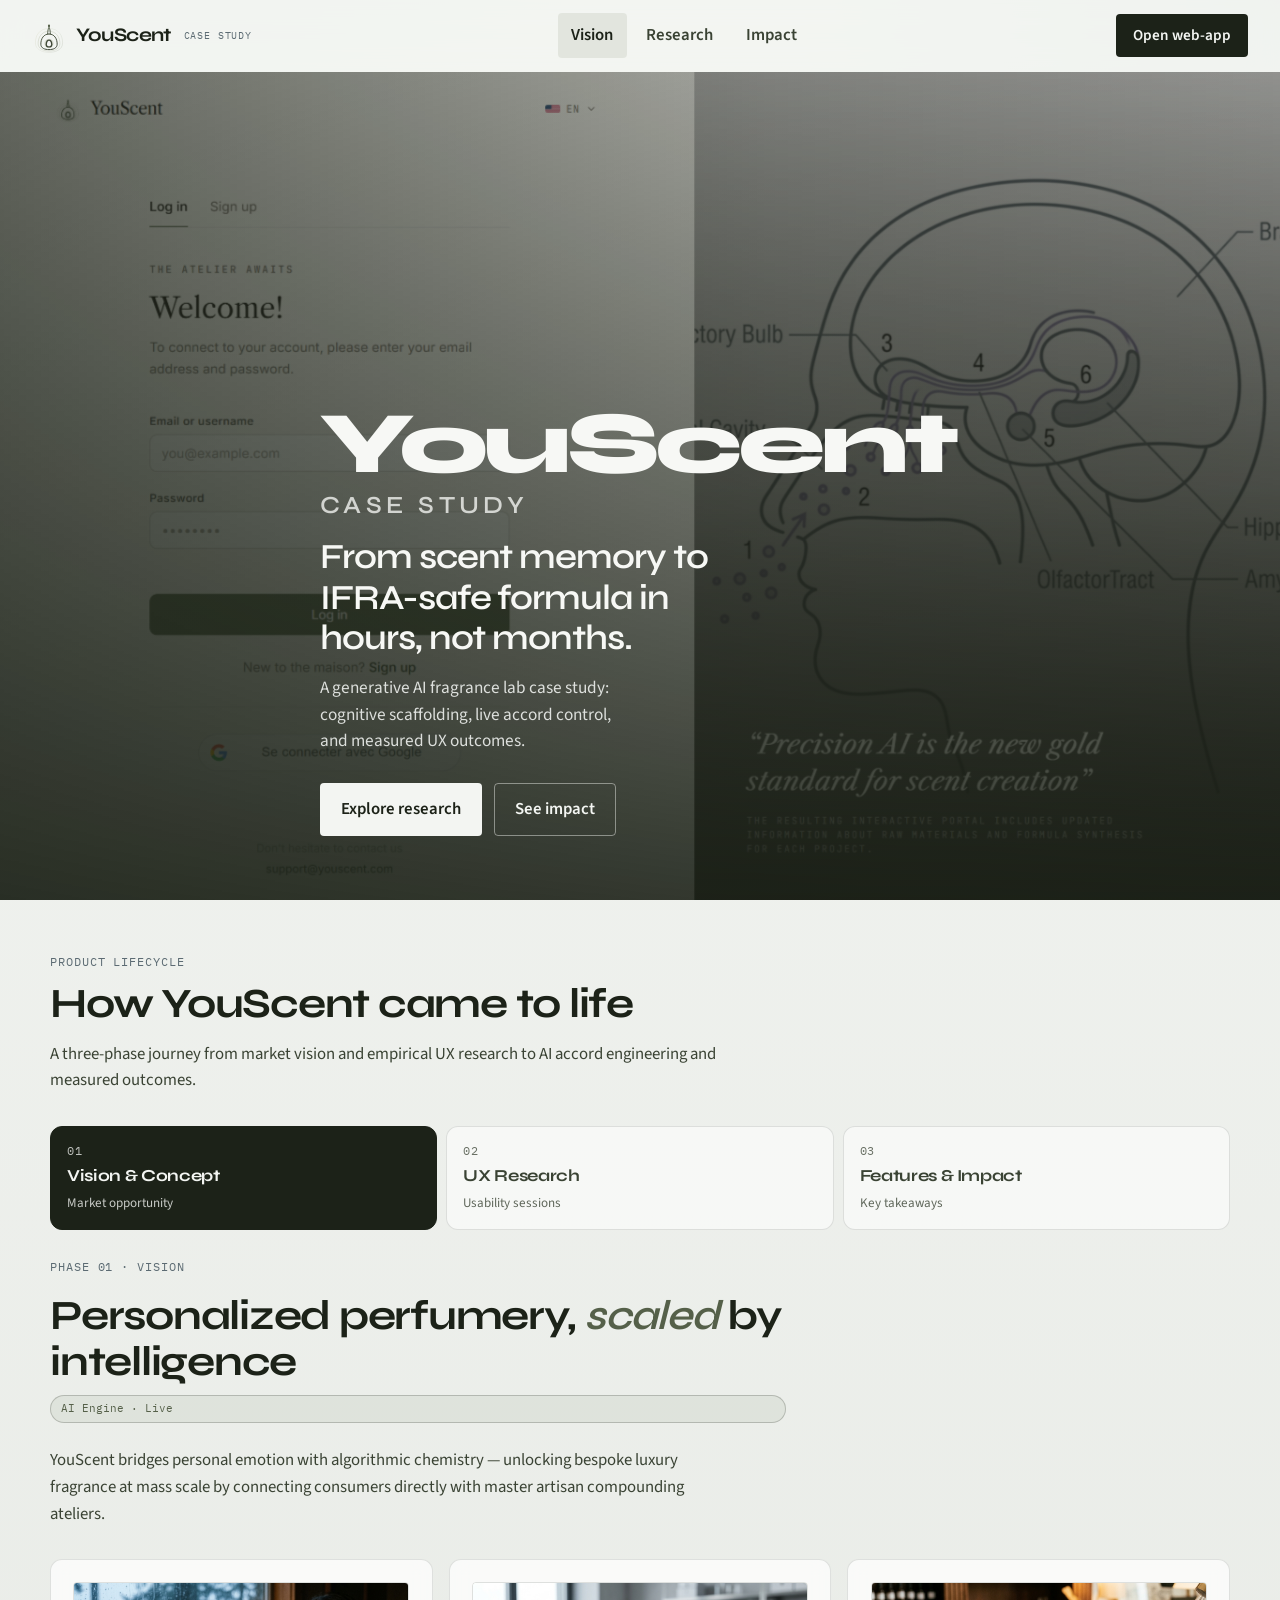
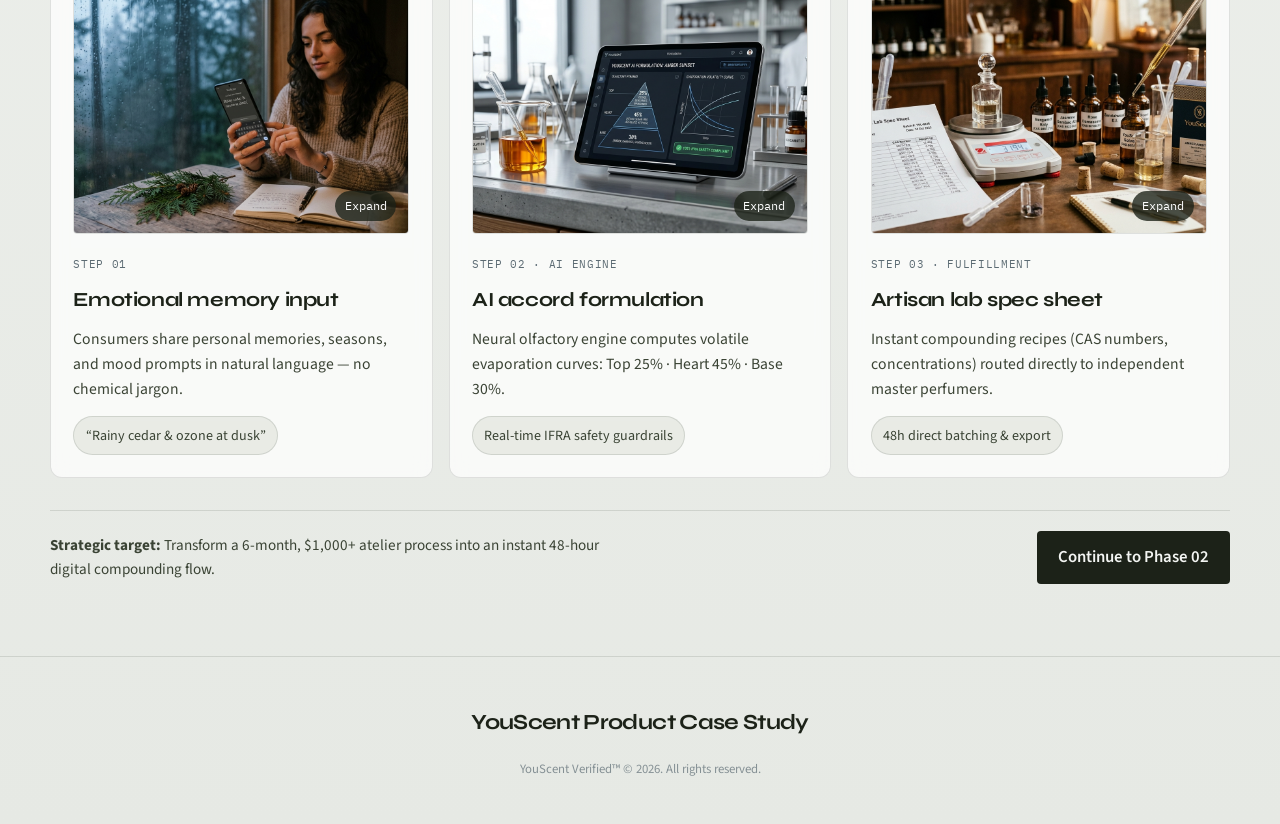
==== youscent-saas/index.html @ f07d3dc5 "add saas project" ====
<!DOCTYPE html>
<html lang="en">

<head>
  <meta charset="UTF-8">
  <meta name="viewport" content="width=device-width, initial-scale=1.0">
  <meta http-equiv="Content-Security-Policy"
    content="default-src 'self'; script-src 'self' 'unsafe-inline'; style-src 'self' 'unsafe-inline'; img-src 'self' data:; font-src 'self' data:; connect-src 'self' ws: wss:; base-uri 'self'; form-action 'self'">
  <title>YouScent SaaS — Generative AI Interaction Design &amp; SaaS Usability Case Study</title>
  <meta name="description"
    content="An end-to-end UX research and SaaS production case study: engineering generative AI interaction models, cognitive scaffolding, and empirical usability frameworks for a scalable fragrance laboratory marketplace.">
  <script type="module" crossorigin src="/youscent-saas/assets/index-6ihxSrT4.js"></script>
  <link rel="stylesheet" crossorigin href="/youscent-saas/assets/index-DcRVPmo4.css">
</head>

<body>
  <div id="root"></div>
</body>

</html>
---- youscent-saas/assets/index-DcRVPmo4.css ----
@font-face{font-family:Syne;font-style:normal;font-display:swap;font-weight:600;src:url(/youscent-saas/assets/syne-greek-600-normal-BpFII5Ja.woff2) format("woff2"),url(/youscent-saas/assets/syne-greek-600-normal-BJs4kvyH.woff) format("woff");unicode-range:U+0370-0377,U+037A-037F,U+0384-038A,U+038C,U+038E-03A1,U+03A3-03FF}@font-face{font-family:Syne;font-style:normal;font-display:swap;font-weight:600;src:url(/youscent-saas/assets/syne-latin-ext-600-normal-ZnizrDKU.woff2) format("woff2"),url(/youscent-saas/assets/syne-latin-ext-600-normal-DEzBMW8B.woff) format("woff");unicode-range:U+0100-02BA,U+02BD-02C5,U+02C7-02CC,U+02CE-02D7,U+02DD-02FF,U+0304,U+0308,U+0329,U+1D00-1DBF,U+1E00-1E9F,U+1EF2-1EFF,U+2020,U+20A0-20AB,U+20AD-20C0,U+2113,U+2C60-2C7F,U+A720-A7FF}@font-face{font-family:Syne;font-style:normal;font-display:swap;font-weight:600;src:url(/youscent-saas/assets/syne-latin-600-normal-BiwQbQXw.woff2) format("woff2"),url(/youscent-saas/assets/syne-latin-600-normal-dRu9QuIh.woff) format("woff");unicode-range:U+0000-00FF,U+0131,U+0152-0153,U+02BB-02BC,U+02C6,U+02DA,U+02DC,U+0304,U+0308,U+0329,U+2000-206F,U+20AC,U+2122,U+2191,U+2193,U+2212,U+2215,U+FEFF,U+FFFD}@font-face{font-family:Syne;font-style:normal;font-display:swap;font-weight:700;src:url(/youscent-saas/assets/syne-greek-700-normal-RbvlO3f8.woff2) format("woff2"),url(/youscent-saas/assets/syne-greek-700-normal-C01yjWE_.woff) format("woff");unicode-range:U+0370-0377,U+037A-037F,U+0384-038A,U+038C,U+038E-03A1,U+03A3-03FF}@font-face{font-family:Syne;font-style:normal;font-display:swap;font-weight:700;src:url(/youscent-saas/assets/syne-latin-ext-700-normal-DuyXglMe.woff2) format("woff2"),url(/youscent-saas/assets/syne-latin-ext-700-normal-C-qCH-vM.woff) format("woff");unicode-range:U+0100-02BA,U+02BD-02C5,U+02C7-02CC,U+02CE-02D7,U+02DD-02FF,U+0304,U+0308,U+0329,U+1D00-1DBF,U+1E00-1E9F,U+1EF2-1EFF,U+2020,U+20A0-20AB,U+20AD-20C0,U+2113,U+2C60-2C7F,U+A720-A7FF}@font-face{font-family:Syne;font-style:normal;font-display:swap;font-weight:700;src:url(/youscent-saas/assets/syne-latin-700-normal-AF3Rs61n.woff2) format("woff2"),url(/youscent-saas/assets/syne-latin-700-normal-Cd-_iCn5.woff) format("woff");unicode-range:U+0000-00FF,U+0131,U+0152-0153,U+02BB-02BC,U+02C6,U+02DA,U+02DC,U+0304,U+0308,U+0329,U+2000-206F,U+20AC,U+2122,U+2191,U+2193,U+2212,U+2215,U+FEFF,U+FFFD}@font-face{font-family:Syne;font-style:normal;font-display:swap;font-weight:800;src:url(/youscent-saas/assets/syne-greek-800-normal-n2LZS_yH.woff2) format("woff2"),url(/youscent-saas/assets/syne-greek-800-normal-DtzFnRR0.woff) format("woff");unicode-range:U+0370-0377,U+037A-037F,U+0384-038A,U+038C,U+038E-03A1,U+03A3-03FF}@font-face{font-family:Syne;font-style:normal;font-display:swap;font-weight:800;src:url(/youscent-saas/assets/syne-latin-ext-800-normal-CAQAsWuS.woff2) format("woff2"),url(/youscent-saas/assets/syne-latin-ext-800-normal-B2iBRfEf.woff) format("woff");unicode-range:U+0100-02BA,U+02BD-02C5,U+02C7-02CC,U+02CE-02D7,U+02DD-02FF,U+0304,U+0308,U+0329,U+1D00-1DBF,U+1E00-1E9F,U+1EF2-1EFF,U+2020,U+20A0-20AB,U+20AD-20C0,U+2113,U+2C60-2C7F,U+A720-A7FF}@font-face{font-family:Syne;font-style:normal;font-display:swap;font-weight:800;src:url(/youscent-saas/assets/syne-latin-800-normal-EehdNYzx.woff2) format("woff2"),url(/youscent-saas/assets/syne-latin-800-normal-BuJcbPcX.woff) format("woff");unicode-range:U+0000-00FF,U+0131,U+0152-0153,U+02BB-02BC,U+02C6,U+02DA,U+02DC,U+0304,U+0308,U+0329,U+2000-206F,U+20AC,U+2122,U+2191,U+2193,U+2212,U+2215,U+FEFF,U+FFFD}@font-face{font-family:"Source Sans 3";font-style:normal;font-display:swap;font-weight:400;src:url(/youscent-saas/assets/source-sans-3-cyrillic-ext-400-normal-BwJdxs7r.woff2) format("woff2"),url(/youscent-saas/assets/source-sans-3-cyrillic-ext-400-normal-Cd63HKDh.woff) format("woff");unicode-range:U+0460-052F,U+1C80-1C8A,U+20B4,U+2DE0-2DFF,U+A640-A69F,U+FE2E-FE2F}@font-face{font-family:"Source Sans 3";font-style:normal;font-display:swap;font-weight:400;src:url(/youscent-saas/assets/source-sans-3-cyrillic-400-normal-DjhbW-4D.woff2) format("woff2"),url(/youscent-saas/assets/source-sans-3-cyrillic-400-normal-7kQcAFpS.woff) format("woff");unicode-range:U+0301,U+0400-045F,U+0490-0491,U+04B0-04B1,U+2116}@font-face{font-family:"Source Sans 3";font-style:normal;font-display:swap;font-weight:400;src:url(/youscent-saas/assets/source-sans-3-greek-ext-400-normal-CpIwTHMM.woff2) format("woff2"),url(/youscent-saas/assets/source-sans-3-greek-ext-400-normal-BI1kUwmR.woff) format("woff");unicode-range:U+1F00-1FFF}@font-face{font-family:"Source Sans 3";font-style:normal;font-display:swap;font-weight:400;src:url(/youscent-saas/assets/source-sans-3-greek-400-normal-DZReXJla.woff2) format("woff2"),url(/youscent-saas/assets/source-sans-3-greek-400-normal-DJm9Ud5h.woff) format("woff");unicode-range:U+0370-0377,U+037A-037F,U+0384-038A,U+038C,U+038E-03A1,U+03A3-03FF}@font-face{font-family:"Source Sans 3";font-style:normal;font-display:swap;font-weight:400;src:url(/youscent-saas/assets/source-sans-3-vietnamese-400-normal-CwtaIDr2.woff2) format("woff2"),url(/youscent-saas/assets/source-sans-3-vietnamese-400-normal-dYp9C364.woff) format("woff");unicode-range:U+0102-0103,U+0110-0111,U+0128-0129,U+0168-0169,U+01A0-01A1,U+01AF-01B0,U+0300-0301,U+0303-0304,U+0308-0309,U+0323,U+0329,U+1EA0-1EF9,U+20AB}@font-face{font-family:"Source Sans 3";font-style:normal;font-display:swap;font-weight:400;src:url(/youscent-saas/assets/source-sans-3-latin-ext-400-normal-UNsKFIBq.woff2) format("woff2"),url(/youscent-saas/assets/source-sans-3-latin-ext-400-normal-BGPHfnm_.woff) format("woff");unicode-range:U+0100-02BA,U+02BD-02C5,U+02C7-02CC,U+02CE-02D7,U+02DD-02FF,U+0304,U+0308,U+0329,U+1D00-1DBF,U+1E00-1E9F,U+1EF2-1EFF,U+2020,U+20A0-20AB,U+20AD-20C0,U+2113,U+2C60-2C7F,U+A720-A7FF}@font-face{font-family:"Source Sans 3";font-style:normal;font-display:swap;font-weight:400;src:url(/youscent-saas/assets/source-sans-3-latin-400-normal-DQi5PRDE.woff2) format("woff2"),url(/youscent-saas/assets/source-sans-3-latin-400-normal-AFMiCETP.woff) format("woff");unicode-range:U+0000-00FF,U+0131,U+0152-0153,U+02BB-02BC,U+02C6,U+02DA,U+02DC,U+0304,U+0308,U+0329,U+2000-206F,U+20AC,U+2122,U+2191,U+2193,U+2212,U+2215,U+FEFF,U+FFFD}@font-face{font-family:"Source Sans 3";font-style:normal;font-display:swap;font-weight:600;src:url(/youscent-saas/assets/source-sans-3-cyrillic-ext-600-normal-6AhwUnSr.woff2) format("woff2"),url(/youscent-saas/assets/source-sans-3-cyrillic-ext-600-normal-uAL1a5gb.woff) format("woff");unicode-range:U+0460-052F,U+1C80-1C8A,U+20B4,U+2DE0-2DFF,U+A640-A69F,U+FE2E-FE2F}@font-face{font-family:"Source Sans 3";font-style:normal;font-display:swap;font-weight:600;src:url(/youscent-saas/assets/source-sans-3-cyrillic-600-normal-BnFu5nHC.woff2) format("woff2"),url(/youscent-saas/assets/source-sans-3-cyrillic-600-normal-y-RO8wOd.woff) format("woff");unicode-range:U+0301,U+0400-045F,U+0490-0491,U+04B0-04B1,U+2116}@font-face{font-family:"Source Sans 3";font-style:normal;font-display:swap;font-weight:600;src:url(/youscent-saas/assets/source-sans-3-greek-ext-600-normal-DynePNDL.woff2) format("woff2"),url(/youscent-saas/assets/source-sans-3-greek-ext-600-normal-D7vJ4nVX.woff) format("woff");unicode-range:U+1F00-1FFF}@font-face{font-family:"Source Sans 3";font-style:normal;font-display:swap;font-weight:600;src:url(/youscent-saas/assets/source-sans-3-greek-600-normal-BSO157bq.woff2) format("woff2"),url(/youscent-saas/assets/source-sans-3-greek-600-normal-BNF9LBpG.woff) format("woff");unicode-range:U+0370-0377,U+037A-037F,U+0384-038A,U+038C,U+038E-03A1,U+03A3-03FF}@font-face{font-family:"Source Sans 3";font-style:normal;font-display:swap;font-weight:600;src:url(/youscent-saas/assets/source-sans-3-vietnamese-600-normal-B2sTNYey.woff2) format("woff2"),url(/youscent-saas/assets/source-sans-3-vietnamese-600-normal-DpSexF-T.woff) format("woff");unicode-range:U+0102-0103,U+0110-0111,U+0128-0129,U+0168-0169,U+01A0-01A1,U+01AF-01B0,U+0300-0301,U+0303-0304,U+0308-0309,U+0323,U+0329,U+1EA0-1EF9,U+20AB}@font-face{font-family:"Source Sans 3";font-style:normal;font-display:swap;font-weight:600;src:url(/youscent-saas/assets/source-sans-3-latin-ext-600-normal-AEyhgUpm.woff2) format("woff2"),url(/youscent-saas/assets/source-sans-3-latin-ext-600-normal-Wy7HIzqC.woff) format("woff");unicode-range:U+0100-02BA,U+02BD-02C5,U+02C7-02CC,U+02CE-02D7,U+02DD-02FF,U+0304,U+0308,U+0329,U+1D00-1DBF,U+1E00-1E9F,U+1EF2-1EFF,U+2020,U+20A0-20AB,U+20AD-20C0,U+2113,U+2C60-2C7F,U+A720-A7FF}@font-face{font-family:"Source Sans 3";font-style:normal;font-display:swap;font-weight:600;src:url(/youscent-saas/assets/source-sans-3-latin-600-normal-DeckBYAU.woff2) format("woff2"),url(/youscent-saas/assets/source-sans-3-latin-600-normal-BvDVuF-j.woff) format("woff");unicode-range:U+0000-00FF,U+0131,U+0152-0153,U+02BB-02BC,U+02C6,U+02DA,U+02DC,U+0304,U+0308,U+0329,U+2000-206F,U+20AC,U+2122,U+2191,U+2193,U+2212,U+2215,U+FEFF,U+FFFD}@font-face{font-family:"Source Sans 3";font-style:normal;font-display:swap;font-weight:700;src:url(/youscent-saas/assets/source-sans-3-cyrillic-ext-700-normal-BhUSqjb8.woff2) format("woff2"),url(/youscent-saas/assets/source-sans-3-cyrillic-ext-700-normal-B6RPsSdD.woff) format("woff");unicode-range:U+0460-052F,U+1C80-1C8A,U+20B4,U+2DE0-2DFF,U+A640-A69F,U+FE2E-FE2F}@font-face{font-family:"Source Sans 3";font-style:normal;font-display:swap;font-weight:700;src:url(/youscent-saas/assets/source-sans-3-cyrillic-700-normal-CIuudVLB.woff2) format("woff2"),url(/youscent-saas/assets/source-sans-3-cyrillic-700-normal-DYE6gq6k.woff) format("woff");unicode-range:U+0301,U+0400-045F,U+0490-0491,U+04B0-04B1,U+2116}@font-face{font-family:"Source Sans 3";font-style:normal;font-display:swap;font-weight:700;src:url(/youscent-saas/assets/source-sans-3-greek-ext-700-normal-Dd6uIcuy.woff2) format("woff2"),url(/youscent-saas/assets/source-sans-3-greek-ext-700-normal-C6ITAlBU.woff) format("woff");unicode-range:U+1F00-1FFF}@font-face{font-family:"Source Sans 3";font-style:normal;font-display:swap;font-weight:700;src:url(/youscent-saas/assets/source-sans-3-greek-700-normal-C8Tp2qRF.woff2) format("woff2"),url(/youscent-saas/assets/source-sans-3-greek-700-normal-BWdBblwd.woff) format("woff");unicode-range:U+0370-0377,U+037A-037F,U+0384-038A,U+038C,U+038E-03A1,U+03A3-03FF}@font-face{font-family:"Source Sans 3";font-style:normal;font-display:swap;font-weight:700;src:url(/youscent-saas/assets/source-sans-3-vietnamese-700-normal-Bgamivog.woff2) format("woff2"),url(/youscent-saas/assets/source-sans-3-vietnamese-700-normal-BHxM10oo.woff) format("woff");unicode-range:U+0102-0103,U+0110-0111,U+0128-0129,U+0168-0169,U+01A0-01A1,U+01AF-01B0,U+0300-0301,U+0303-0304,U+0308-0309,U+0323,U+0329,U+1EA0-1EF9,U+20AB}@font-face{font-family:"Source Sans 3";font-style:normal;font-display:swap;font-weight:700;src:url(/youscent-saas/assets/source-sans-3-latin-ext-700-normal-6Xi0A2be.woff2) format("woff2"),url(/youscent-saas/assets/source-sans-3-latin-ext-700-normal-ChH_v7nA.woff) format("woff");unicode-range:U+0100-02BA,U+02BD-02C5,U+02C7-02CC,U+02CE-02D7,U+02DD-02FF,U+0304,U+0308,U+0329,U+1D00-1DBF,U+1E00-1E9F,U+1EF2-1EFF,U+2020,U+20A0-20AB,U+20AD-20C0,U+2113,U+2C60-2C7F,U+A720-A7FF}@font-face{font-family:"Source Sans 3";font-style:normal;font-display:swap;font-weight:700;src:url(/youscent-saas/assets/source-sans-3-latin-700-normal-CkzU-mV9.woff2) format("woff2"),url(/youscent-saas/assets/source-sans-3-latin-700-normal-BBbVrHF_.woff) format("woff");unicode-range:U+0000-00FF,U+0131,U+0152-0153,U+02BB-02BC,U+02C6,U+02DA,U+02DC,U+0304,U+0308,U+0329,U+2000-206F,U+20AC,U+2122,U+2191,U+2193,U+2212,U+2215,U+FEFF,U+FFFD}@font-face{font-family:IBM Plex Mono;font-style:normal;font-display:swap;font-weight:400;src:url(/youscent-saas/assets/ibm-plex-mono-cyrillic-ext-400-normal-xuaO2J-f.woff2) format("woff2"),url(/youscent-saas/assets/ibm-plex-mono-cyrillic-ext-400-normal-DMdlQ8Kv.woff) format("woff");unicode-range:U+0460-052F,U+1C80-1C8A,U+20B4,U+2DE0-2DFF,U+A640-A69F,U+FE2E-FE2F}@font-face{font-family:IBM Plex Mono;font-style:normal;font-display:swap;font-weight:400;src:url(/youscent-saas/assets/ibm-plex-mono-cyrillic-400-normal-BSMlKf0J.woff2) format("woff2"),url(/youscent-saas/assets/ibm-plex-mono-cyrillic-400-normal-CEL4l2ZJ.woff) format("woff");unicode-range:U+0301,U+0400-045F,U+0490-0491,U+04B0-04B1,U+2116}@font-face{font-family:IBM Plex Mono;font-style:normal;font-display:swap;font-weight:400;src:url(/youscent-saas/assets/ibm-plex-mono-vietnamese-400-normal-BulugwFq.woff2) format("woff2"),url(/youscent-saas/assets/ibm-plex-mono-vietnamese-400-normal-DDuiU_S-.woff) format("woff");unicode-range:U+0102-0103,U+0110-0111,U+0128-0129,U+0168-0169,U+01A0-01A1,U+01AF-01B0,U+0300-0301,U+0303-0304,U+0308-0309,U+0323,U+0329,U+1EA0-1EF9,U+20AB}@font-face{font-family:IBM Plex Mono;font-style:normal;font-display:swap;font-weight:400;src:url(/youscent-saas/assets/ibm-plex-mono-latin-ext-400-normal-BmRBH3aV.woff2) format("woff2"),url(/youscent-saas/assets/ibm-plex-mono-latin-ext-400-normal-D3D2R8hC.woff) format("woff");unicode-range:U+0100-02BA,U+02BD-02C5,U+02C7-02CC,U+02CE-02D7,U+02DD-02FF,U+0304,U+0308,U+0329,U+1D00-1DBF,U+1E00-1E9F,U+1EF2-1EFF,U+2020,U+20A0-20AB,U+20AD-20C0,U+2113,U+2C60-2C7F,U+A720-A7FF}@font-face{font-family:IBM Plex Mono;font-style:normal;font-display:swap;font-weight:400;src:url(/youscent-saas/assets/ibm-plex-mono-latin-400-normal-DMJ8VG8y.woff2) format("woff2"),url(/youscent-saas/assets/ibm-plex-mono-latin-400-normal-CvHOgSBP.woff) format("woff");unicode-range:U+0000-00FF,U+0131,U+0152-0153,U+02BB-02BC,U+02C6,U+02DA,U+02DC,U+0304,U+0308,U+0329,U+2000-206F,U+20AC,U+2122,U+2191,U+2193,U+2212,U+2215,U+FEFF,U+FFFD}@font-face{font-family:IBM Plex Mono;font-style:normal;font-display:swap;font-weight:500;src:url(/youscent-saas/assets/ibm-plex-mono-cyrillic-ext-500-normal-BqneJy0T.woff2) format("woff2"),url(/youscent-saas/assets/ibm-plex-mono-cyrillic-ext-500-normal-BIfNGwUT.woff) format("woff");unicode-range:U+0460-052F,U+1C80-1C8A,U+20B4,U+2DE0-2DFF,U+A640-A69F,U+FE2E-FE2F}@font-face{font-family:IBM Plex Mono;font-style:normal;font-display:swap;font-weight:500;src:url(/youscent-saas/assets/ibm-plex-mono-cyrillic-500-normal-Bq9vWWag.woff2) format("woff2"),url(/youscent-saas/assets/ibm-plex-mono-cyrillic-500-normal-Ael50iVv.woff) format("woff");unicode-range:U+0301,U+0400-045F,U+0490-0491,U+04B0-04B1,U+2116}@font-face{font-family:IBM Plex Mono;font-style:normal;font-display:swap;font-weight:500;src:url(/youscent-saas/assets/ibm-plex-mono-vietnamese-500-normal-DZ4AoWbu.woff2) format("woff2"),url(/youscent-saas/assets/ibm-plex-mono-vietnamese-500-normal-C8zxqsMH.woff) format("woff");unicode-range:U+0102-0103,U+0110-0111,U+0128-0129,U+0168-0169,U+01A0-01A1,U+01AF-01B0,U+0300-0301,U+0303-0304,U+0308-0309,U+0323,U+0329,U+1EA0-1EF9,U+20AB}@font-face{font-family:IBM Plex Mono;font-style:normal;font-display:swap;font-weight:500;src:url(/youscent-saas/assets/ibm-plex-mono-latin-ext-500-normal-CAhNIIs5.woff2) format("woff2"),url(/youscent-saas/assets/ibm-plex-mono-latin-ext-500-normal-CZ70TYgx.woff) format("woff");unicode-range:U+0100-02BA,U+02BD-02C5,U+02C7-02CC,U+02CE-02D7,U+02DD-02FF,U+0304,U+0308,U+0329,U+1D00-1DBF,U+1E00-1E9F,U+1EF2-1EFF,U+2020,U+20A0-20AB,U+20AD-20C0,U+2113,U+2C60-2C7F,U+A720-A7FF}@font-face{font-family:IBM Plex Mono;font-style:normal;font-display:swap;font-weight:500;src:url(/youscent-saas/assets/ibm-plex-mono-latin-500-normal-DSY6xOcd.woff2) format("woff2"),url(/youscent-saas/assets/ibm-plex-mono-latin-500-normal-CB9ihrfo.woff) format("woff");unicode-range:U+0000-00FF,U+0131,U+0152-0153,U+02BB-02BC,U+02C6,U+02DA,U+02DC,U+0304,U+0308,U+0329,U+2000-206F,U+20AC,U+2122,U+2191,U+2193,U+2212,U+2215,U+FEFF,U+FFFD}:root{--ink: #1c2218;--ink-soft: #3a4334;--steel: #5c6b73;--mist: #f3f5f2;--limestone: #e6e9e4;--surface: #ffffff;--sap: #556049;--sage: #97a186;--sage-soft: #d5ddcf;--line: rgba(28, 34, 24, .12);--line-strong: rgba(28, 34, 24, .22);--shadow: 0 18px 48px -28px rgba(28, 34, 24, .35);--radius: 4px;--radius-lg: 12px;--max-width: 1180px;--header-h: 72px;--font-display: "Syne", "Avenir Next", sans-serif;--font-sans: "Source Sans 3", "Segoe UI", sans-serif;--font-mono: "IBM Plex Mono", ui-monospace, monospace;--ease-out: cubic-bezier(.22, 1, .36, 1);--dur: .45s}*,*:before,*:after{box-sizing:border-box}html{scroll-behavior:smooth}@media(prefers-reduced-motion:reduce){html{scroll-behavior:auto}*,*:before,*:after{animation-duration:.01ms!important;animation-iteration-count:1!important;transition-duration:.01ms!important;scroll-behavior:auto!important}}body{margin:0;min-height:100vh;font-family:var(--font-sans);font-size:1.05rem;line-height:1.6;color:var(--ink);background:radial-gradient(1200px 600px at 10% -10%,rgba(151,161,134,.22),transparent 55%),radial-gradient(900px 500px at 100% 0%,rgba(92,107,115,.12),transparent 50%),linear-gradient(180deg,var(--mist) 0%,var(--limestone) 100%);-webkit-font-smoothing:antialiased}img{max-width:100%;display:block}button,a{font:inherit}button{cursor:pointer}:focus-visible{outline:2px solid var(--sap);outline-offset:3px}.container{width:min(100% - 2.5rem,var(--max-width));margin-inline:auto}.section{padding:4.5rem 0}.eyebrow{display:inline-flex;align-items:center;gap:.5rem;font-family:var(--font-mono);font-size:.72rem;letter-spacing:.08em;text-transform:uppercase;color:var(--steel)}.badge{display:inline-flex;align-items:center;padding:.25rem .65rem;border:1px solid var(--line-strong);border-radius:999px;font-family:var(--font-mono);font-size:.7rem;color:var(--sap);background:#97a18624}.section-title{margin:.4rem 0 0;font-family:var(--font-display);font-size:clamp(1.8rem,3.5vw,2.6rem);font-weight:700;letter-spacing:-.03em;line-height:1.1;color:var(--ink)}.section-sub{margin:.85rem 0 0;max-width:42rem;color:var(--ink-soft);font-size:1.05rem}.accent{color:var(--sap);font-style:italic;font-weight:600}.reveal{opacity:0;transform:translateY(18px);transition:opacity var(--dur) var(--ease-out),transform var(--dur) var(--ease-out)}.reveal.is-visible{opacity:1;transform:none}@media(prefers-reduced-motion:reduce){.reveal{opacity:1;transform:none;transition:none}}.btn{display:inline-flex;align-items:center;justify-content:center;gap:.55rem;min-height:48px;padding:.75rem 1.25rem;border-radius:var(--radius);border:1px solid transparent;text-decoration:none;font-weight:600;transition:background .2s ease,color .2s ease,border-color .2s ease,transform .2s ease}.btn:hover{transform:translateY(-1px)}.btn-primary{background:var(--ink);color:var(--mist)}.btn-primary:hover{background:var(--sap)}.btn-ghost{background:transparent;color:var(--ink);border-color:var(--line-strong)}.btn-ghost:hover{border-color:var(--sap);color:var(--sap)}.grid-2{display:grid;gap:1.25rem;grid-template-columns:repeat(2,minmax(0,1fr))}.grid-3{display:grid;gap:1.25rem;grid-template-columns:repeat(3,minmax(0,1fr))}@media(max-width:900px){.grid-2,.grid-3{grid-template-columns:1fr}}.tile{background:#ffffffb8;border:1px solid var(--line);border-radius:var(--radius-lg);padding:1.35rem 1.4rem;-webkit-backdrop-filter:blur(8px);backdrop-filter:blur(8px)}.tile-num{display:inline-flex;font-family:var(--font-mono);font-size:.7rem;letter-spacing:.06em;text-transform:uppercase;color:var(--steel);margin-bottom:.65rem}.tile-title{margin:0;font-family:var(--font-display);font-size:1.25rem;letter-spacing:-.02em}.tile-desc,.tile-list{margin:.65rem 0 0;color:var(--ink-soft);font-size:.98rem}.tile-list{padding-left:1.1rem;display:grid;gap:.45rem}.quote{margin-top:1rem;padding:.9rem 1rem;border-left:3px solid var(--sage);background:#97a1861a;color:var(--ink-soft);font-size:.95rem}.quote-author{display:block;margin-top:.45rem;font-family:var(--font-mono);font-size:.72rem;color:var(--steel)}.media-trigger{position:relative;overflow:hidden;border-radius:var(--radius);border:1px solid var(--line);cursor:zoom-in}.media-trigger img{width:100%;height:100%;object-fit:cover}.media-hint{position:absolute;inset:auto .75rem .75rem auto;display:inline-flex;align-items:center;gap:.35rem;padding:.35rem .6rem;border-radius:999px;background:#1c2218c7;color:#fff;font-size:.72rem;font-family:var(--font-mono)}.phase-nav{display:flex;flex-wrap:wrap;gap:.75rem;margin-top:2.5rem}.pill{display:inline-flex;align-items:center;gap:.3rem;padding:.28rem .6rem;border-radius:999px;border:1px solid var(--line);background:var(--mist);font-size:.78rem;color:var(--ink-soft)}.pill-row{display:flex;flex-wrap:wrap;gap:.45rem;margin-top:.85rem}.scroll-progress{position:fixed;top:0;left:0;height:3px;background:linear-gradient(90deg,var(--sage),var(--sap));z-index:1200;pointer-events:none}.site-header{position:sticky;top:0;z-index:1100;display:flex;align-items:center;justify-content:space-between;gap:1rem;min-height:var(--header-h);padding:.75rem clamp(1rem,3vw,2rem);background:#f3f5f2db;border-bottom:1px solid transparent;-webkit-backdrop-filter:blur(14px);backdrop-filter:blur(14px);transition:border-color .2s ease,background .2s ease}.site-header.is-scrolled{border-bottom-color:var(--line);background:#f3f5f2f0}.header-brand{display:inline-flex;align-items:center;gap:.65rem;text-decoration:none;color:var(--ink)}.brand-mark{width:34px;height:34px;flex-shrink:0}.brand-name{font-family:var(--font-display);font-weight:700;font-size:1.2rem;letter-spacing:-.03em}.brand-sub{font-family:var(--font-mono);font-size:.65rem;letter-spacing:.08em;text-transform:uppercase;color:var(--steel);margin-left:.15rem}.desktop-nav ul{display:flex;gap:.35rem;list-style:none;margin:0;padding:0}.desktop-nav a{display:inline-flex;padding:.55rem .85rem;text-decoration:none;color:var(--ink-soft);border-radius:var(--radius);font-weight:600}.desktop-nav a.is-active,.desktop-nav a:hover{color:var(--ink);background:#97a1862e}.header-actions{display:flex;align-items:center;gap:.65rem}.header-cta{min-height:42px;padding:.55rem 1rem;font-size:.95rem}.menu-toggle{display:none;width:44px;height:44px;border:1px solid var(--line-strong);border-radius:var(--radius);background:var(--surface);padding:0;align-items:center;justify-content:center;flex-direction:column;gap:5px}.menu-toggle span{display:block;width:18px;height:2px;background:var(--ink);transition:transform .2s ease,opacity .2s ease}.menu-toggle.is-open span:nth-child(1){transform:translateY(7px) rotate(45deg)}.menu-toggle.is-open span:nth-child(2){opacity:0}.menu-toggle.is-open span:nth-child(3){transform:translateY(-7px) rotate(-45deg)}.mobile-drawer{position:fixed;top:0;right:0;bottom:0;left:0;z-index:1150;background:#1c221873;display:flex;justify-content:flex-end;opacity:0;visibility:hidden;pointer-events:none;transition:opacity .25s ease,visibility .25s ease}.mobile-drawer.is-open{opacity:1;visibility:visible;pointer-events:auto}.mobile-drawer-panel{width:min(88vw,360px);height:100%;background:var(--mist);border-left:1px solid var(--line);padding:1.25rem;display:flex;flex-direction:column;gap:1rem;transform:translate(100%);transition:transform .3s var(--ease-out)}.mobile-drawer.is-open .mobile-drawer-panel{transform:none}.mobile-drawer-header{display:flex;align-items:center;justify-content:space-between}.mobile-drawer-list{list-style:none;margin:0;padding:0;display:grid;gap:.35rem}.mobile-drawer-list a,.mobile-drawer-list button{width:100%;text-align:left;display:flex;align-items:center;gap:.75rem;min-height:48px;padding:.75rem .85rem;border:1px solid transparent;border-radius:var(--radius);background:transparent;color:var(--ink);text-decoration:none;font-weight:600}.mobile-drawer-list a:hover,.mobile-drawer-list button:hover,.mobile-drawer-list a.is-active{background:#97a18629;border-color:var(--line)}.mobile-link-num{font-family:var(--font-mono);font-size:.72rem;color:var(--steel)}@media(max-width:860px){.desktop-nav,.header-cta{display:none}.menu-toggle{display:inline-flex}.brand-sub{display:none}}.hero{position:relative;min-height:calc(100vh - var(--header-h));display:grid;align-items:end;overflow:hidden;color:#f7f8f5}.hero-media{position:absolute;top:0;right:0;bottom:0;left:0;z-index:0}.hero-media img{width:100%;height:100%;object-fit:cover;object-position:center 30%;transform:scale(1.02);animation:heroKen 18s var(--ease-out) both}@keyframes heroKen{0%{transform:scale(1.08);filter:saturate(.85)}to{transform:scale(1.02);filter:saturate(1)}}.hero-scrim{position:absolute;top:0;right:0;bottom:0;left:0;background:linear-gradient(180deg,#1c221847,#1c22188c 45%,#1c2218e0),linear-gradient(90deg,rgba(28,34,24,.55) 0%,rgba(28,34,24,.15) 60%,transparent 100%)}.hero-content{position:relative;z-index:1;width:min(100% - 2.5rem,var(--max-width));margin:0 auto;padding:5rem 0 4rem;max-width:40rem;animation:heroCopy .8s var(--ease-out) both}@keyframes heroCopy{0%{opacity:0;transform:translateY(16px)}to{opacity:1;transform:none}}@media(prefers-reduced-motion:reduce){.hero-media img,.hero-content{animation:none}}.hero-brand{margin:0;font-family:var(--font-display);font-size:clamp(3rem,8vw,5.5rem);font-weight:800;letter-spacing:-.05em;line-height:.95}.hero-brand span{display:block;font-size:.28em;letter-spacing:.18em;text-transform:uppercase;font-weight:600;opacity:.78;margin-top:.55rem}.hero-title{margin:1.25rem 0 0;font-family:var(--font-display);font-size:clamp(1.55rem,3.2vw,2.2rem);font-weight:600;letter-spacing:-.03em;line-height:1.15;max-width:18ch}.hero-lead{margin:1rem 0 0;font-size:1.08rem;line-height:1.55;color:#f3f5f2e0;max-width:34ch}.hero-actions{display:flex;flex-wrap:wrap;gap:.75rem;margin-top:1.75rem}.hero .btn-primary{background:#f3f5f2;color:var(--ink)}.hero .btn-primary:hover{background:var(--sage);color:var(--ink)}.hero .btn-ghost{color:#f3f5f2;border-color:#f3f5f273}.hero .btn-ghost:hover{border-color:#f3f5f2;color:#fff;background:#ffffff14}@media(max-width:700px){.hero-content{padding:4rem 0 3rem}.hero-actions{width:100%}.hero-actions .btn{flex:1 1 auto}}.lifecycle{padding-top:3rem}.lifecycle-intro{margin-bottom:2rem}.lifecycle-tabs{display:grid;grid-template-columns:repeat(3,minmax(0,1fr));gap:.55rem;margin-bottom:1.75rem}.lifecycle-tab{display:flex;flex-direction:column;align-items:flex-start;gap:.2rem;min-height:72px;padding:.9rem 1rem;border:1px solid var(--line);border-radius:var(--radius-lg);background:#ffffff8c;color:var(--ink-soft);text-align:left;transition:border-color .2s ease,background .2s ease,color .2s ease}.lifecycle-tab[aria-selected=true]{background:var(--ink);color:var(--mist);border-color:var(--ink)}.lifecycle-tab .step-num{font-family:var(--font-mono);font-size:.72rem;letter-spacing:.08em;opacity:.75}.lifecycle-tab .step-title{font-family:var(--font-display);font-size:1.05rem;font-weight:700;letter-spacing:-.02em}.lifecycle-tab .step-sub{font-size:.82rem;opacity:.8}.lifecycle-panel{outline:none}@media(max-width:760px){.lifecycle-tabs{grid-template-columns:1fr}}.phase{display:grid;gap:2rem}.phase-header{display:grid;gap:.65rem;max-width:46rem}.vision-flow{display:grid;grid-template-columns:repeat(3,minmax(0,1fr));gap:1rem}.vision-step .media-trigger{aspect-ratio:4 / 3;margin-bottom:1rem}.vision-chip{margin-top:.9rem;display:inline-flex;padding:.45rem .7rem;border-radius:999px;background:#97a18629;border:1px solid var(--line);font-size:.88rem;color:var(--ink-soft)}.phase-footer{display:flex;flex-wrap:wrap;align-items:center;justify-content:space-between;gap:1rem;padding:1.25rem 0 0;border-top:1px solid var(--line)}.phase-footer p{margin:0;max-width:36rem;color:var(--ink-soft);font-size:.95rem}.metric-card .metric-stat{font-family:var(--font-display);font-size:clamp(2.4rem,4vw,3.2rem);font-weight:800;letter-spacing:-.04em;line-height:1;color:var(--ink)}.metric-card .metric-tag{margin-left:.55rem;font-family:var(--font-mono);font-size:.7rem;color:var(--steel)}.metric-graph{margin-top:1rem;display:grid;gap:.65rem}.metric-row{display:grid;gap:.3rem}.metric-meta{display:flex;justify-content:space-between;font-size:.85rem;color:var(--ink-soft)}.metric-meta strong{font-family:var(--font-mono);color:var(--ink)}.metric-track{height:8px;border-radius:999px;background:#1c221814;overflow:hidden}.metric-fill{height:100%;border-radius:inherit;background:var(--sap)}.metric-fill.is-light{background:#5c6b7359}.innovation{display:grid;gap:.75rem}.innovation .ei-num{font-family:var(--font-mono);font-size:.72rem;color:var(--steel)}.pyramid{display:grid;gap:.35rem;margin-top:.35rem}.pyr-bar{min-height:34px;display:flex;align-items:center;padding:0 .7rem;border-radius:var(--radius);background:#55604929;font-family:var(--font-mono);font-size:.72rem;color:var(--ink)}.pyr-bar.heart{background:#55604947}.pyr-bar.base{background:#5560496b;color:#fff}.slider-stack{display:grid;gap:.85rem}.slider-row label{display:flex;justify-content:space-between;font-size:.9rem;margin-bottom:.3rem}.slider-row input[type=range]{width:100%;accent-color:var(--sap)}.chip-sandbox{display:grid;gap:.75rem}.chip-preview{padding:.9rem 1rem;border-radius:var(--radius);background:var(--mist);border:1px solid var(--line);color:var(--ink-soft);line-height:1.5}.active-chip{display:inline-flex;align-items:center;gap:.25rem;margin:0 .15rem;padding:.1rem .4rem;border-radius:999px;background:#55604929;color:var(--ink);font-weight:600}.chip-del{border:0;background:transparent;color:var(--steel);padding:0;line-height:1}.chip-picker{display:flex;flex-wrap:wrap;gap:.4rem}.chip-btn{border:1px solid var(--line);background:var(--surface);border-radius:999px;padding:.4rem .7rem;font-size:.85rem;color:var(--ink-soft)}.chip-btn.is-active{background:var(--ink);color:var(--mist);border-color:var(--ink)}.prompt-pills{display:flex;flex-wrap:wrap;gap:.4rem}.prompt-pill{border:1px solid var(--line);background:var(--surface);border-radius:999px;padding:.4rem .75rem;font-size:.85rem}.prompt-pill.is-active{background:var(--sap);border-color:var(--sap);color:#fff}.chat-preview{display:grid;gap:.45rem;margin-top:.35rem}.chat-row{padding:.75rem .9rem;border-radius:var(--radius);font-size:.92rem;border:1px solid var(--line)}.chat-row.user{background:#5c6b7314}.chat-row.ai{background:#97a1862e}.takeaway-list{margin:.75rem 0 0;padding-left:1.1rem;display:grid;gap:.7rem;color:var(--ink-soft)}@media(max-width:900px){.vision-flow{grid-template-columns:1fr}}.research-block{margin-top:3rem}.gallery-header{display:flex;flex-wrap:wrap;align-items:end;justify-content:space-between;gap:1rem;margin-bottom:1.25rem}.swiper-controls,.features-controls{display:flex;align-items:center;gap:.75rem}.counter{font-family:var(--font-mono);font-size:.78rem;color:var(--steel)}.nav-btn{width:42px;height:42px;border-radius:var(--radius);border:1px solid var(--line-strong);background:var(--surface);display:inline-flex;align-items:center;justify-content:center;color:var(--ink)}.nav-btn:disabled{opacity:.4;cursor:not-allowed}.snap-track{display:grid;grid-auto-flow:column;grid-auto-columns:min(86%,420px);gap:1rem;overflow-x:auto;scroll-snap-type:x mandatory;padding:.35rem .15rem 1rem;scrollbar-width:thin}.snap-track>*{scroll-snap-align:center}.mockup-card,.feature-card{background:#ffffffc7;border:1px solid var(--line);border-radius:var(--radius-lg);overflow:hidden;display:flex;flex-direction:column}.mockup-card-body,.feature-card-body{padding:1.1rem 1.15rem 1.25rem;display:grid;gap:.55rem}.mockup-card .media-trigger,.feature-card .media-trigger{aspect-ratio:3 / 4;max-height:420px}.feature-card .media-trigger{aspect-ratio:16 / 10;max-height:none}.state-toggles{display:flex;flex-wrap:wrap;gap:.4rem;margin-top:.35rem}.state-toggle{border:1px solid var(--line);background:var(--mist);border-radius:999px;padding:.35rem .65rem;font-size:.8rem}.state-toggle.is-active{background:var(--ink);color:var(--mist);border-color:var(--ink)}.pair-card{display:grid;gap:1rem}.pair-grid{display:grid;grid-template-columns:1fr auto 1fr;gap:1rem;align-items:start}.pair-arrow{align-self:center;color:var(--sap);font-size:1.4rem}.barrier-badge,.insight-badge{display:inline-flex;align-items:center;gap:.35rem;font-family:var(--font-mono);font-size:.7rem;letter-spacing:.04em;text-transform:uppercase;margin-bottom:.45rem}.barrier-badge{color:#8a4b2f}.insight-badge{color:var(--sap)}.wf-filters{display:flex;flex-wrap:wrap;gap:.4rem;margin:1rem 0 1.25rem}.wf-grid{display:grid;grid-template-columns:repeat(2,minmax(0,1fr));gap:1rem}.wf-item{display:grid;gap:.75rem}.wf-split{display:grid;grid-template-columns:1fr 1fr;gap:.55rem}.wf-label{font-family:var(--font-mono);font-size:.68rem;letter-spacing:.06em;text-transform:uppercase;color:var(--steel);margin-bottom:.35rem}.launch-link{display:inline-flex;align-items:center;gap:.5rem;margin-top:.85rem;color:var(--sap);font-weight:700;text-decoration:none}.launch-link:hover{text-decoration:underline}.feature-window-chrome{display:flex;align-items:center;justify-content:space-between;gap:.5rem;padding:.55rem .75rem;background:#1c22180a;border-bottom:1px solid var(--line);font-family:var(--font-mono);font-size:.68rem;color:var(--steel)}.dots{display:flex;gap:.3rem}.dots span{width:8px;height:8px;border-radius:50%;background:#1c221833}.dots span:nth-child(1){background:#d97979}.dots span:nth-child(2){background:#d9b979}.dots span:nth-child(3){background:#8fba8a}@media(max-width:900px){.pair-grid,.wf-grid,.wf-split{grid-template-columns:1fr}.pair-arrow{transform:rotate(90deg);justify-self:center}.snap-track{grid-auto-columns:min(92%,360px)}}.lightbox{position:fixed;top:0;right:0;bottom:0;left:0;z-index:1300;background:#1c2218d1;display:grid;place-items:center;padding:1.5rem;animation:lightboxIn .25s var(--ease-out)}@keyframes lightboxIn{0%{opacity:0}to{opacity:1}}@media(prefers-reduced-motion:reduce){.lightbox{animation:none}}.lightbox-panel{position:relative;width:min(100%,980px);max-height:min(90vh,900px);display:grid;gap:.75rem}.lightbox-close{position:absolute;top:-.25rem;right:-.25rem;z-index:2;width:44px;height:44px;border:0;border-radius:999px;background:var(--mist);color:var(--ink);display:grid;place-items:center}.lightbox-frame{overflow:auto;border-radius:var(--radius-lg);background:#111;border:1px solid rgba(255,255,255,.12);max-height:min(78vh,820px)}.lightbox-frame img{width:100%;height:auto;object-fit:contain}.lightbox-caption{color:#f3f5f2e0;font-size:.95rem;text-align:center}.back-to-top{position:fixed;right:1.25rem;bottom:1.25rem;z-index:1000;display:inline-flex;align-items:center;gap:.4rem;min-height:44px;padding:.55rem .9rem;border:1px solid var(--line-strong);border-radius:999px;background:#f3f5f2eb;color:var(--ink);box-shadow:var(--shadow);font-weight:600}.site-footer{padding:3rem 0 2.5rem;border-top:1px solid var(--line);text-align:center;color:var(--steel);font-size:.92rem}.site-footer .footer-brand{margin:0 0 .4rem;font-family:var(--font-display);font-size:1.35rem;font-weight:700;color:var(--ink);letter-spacing:-.03em}.site-footer p{margin:.25rem 0}
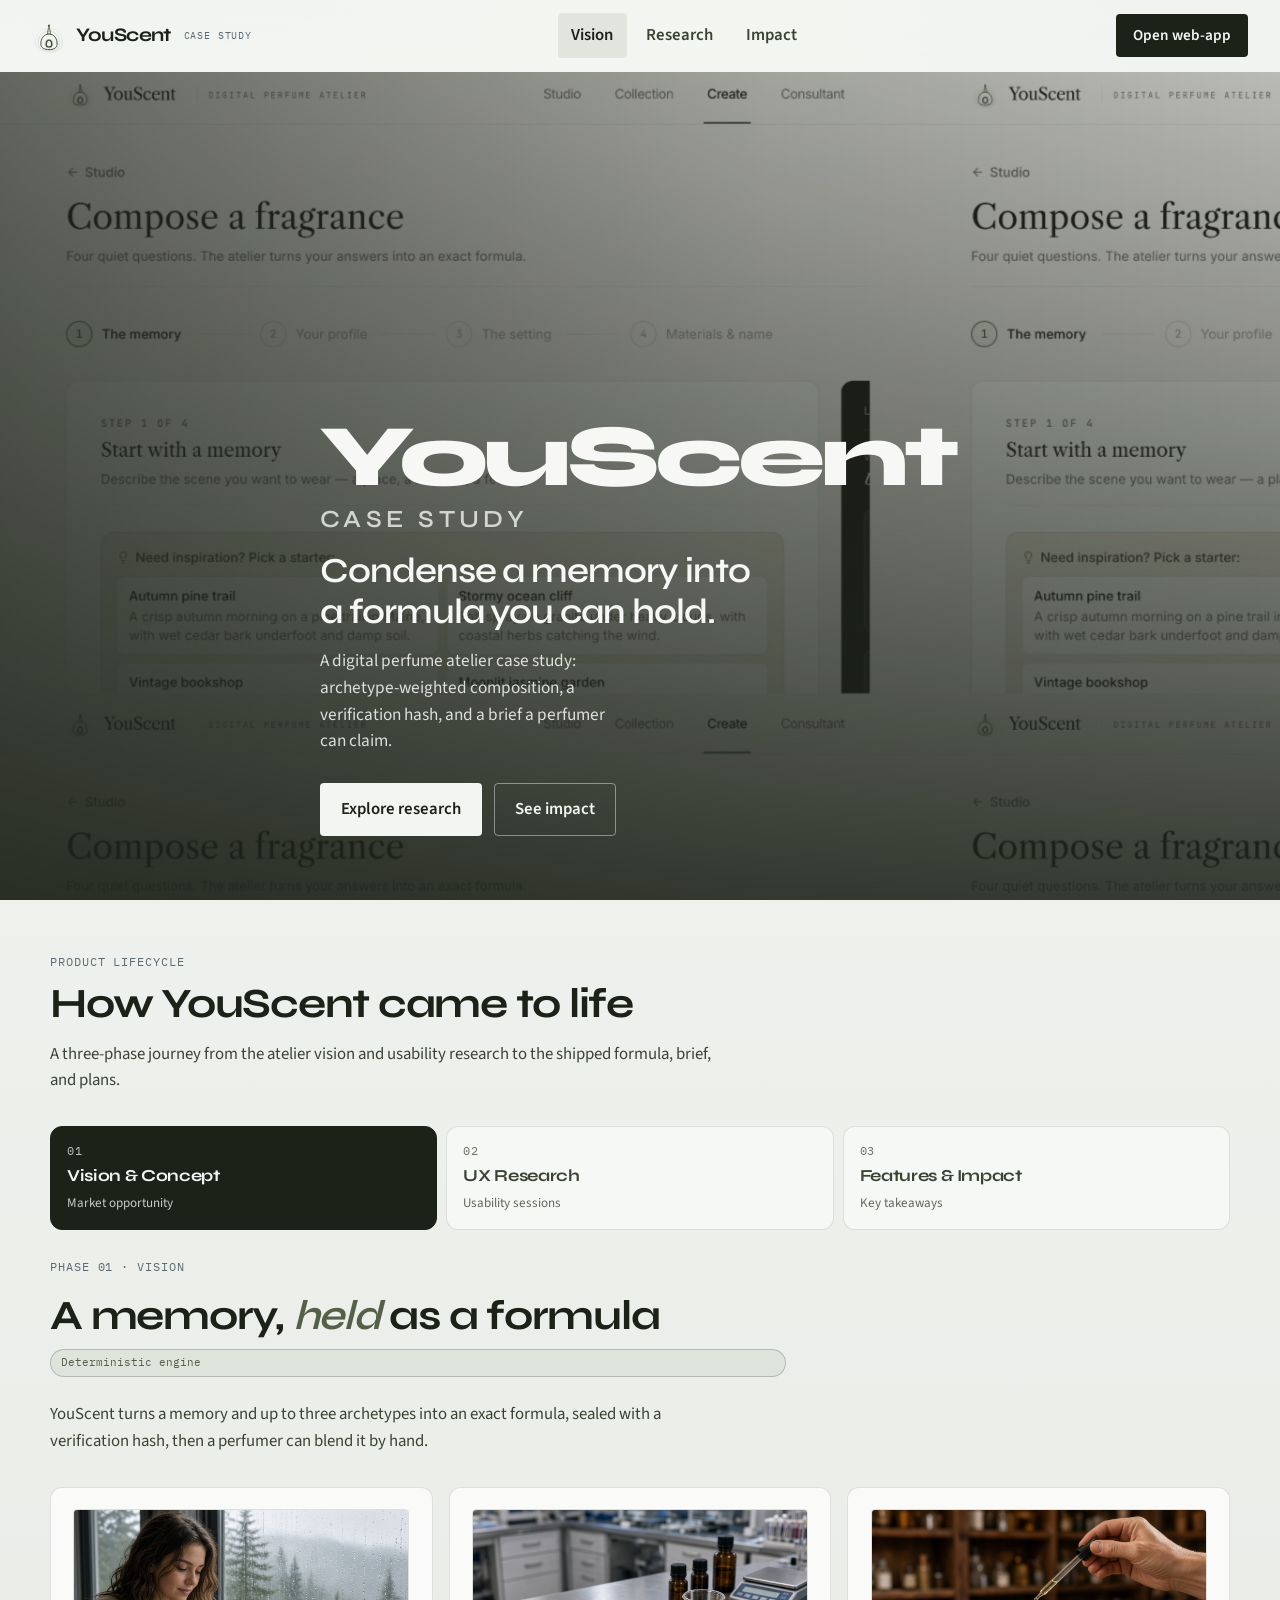
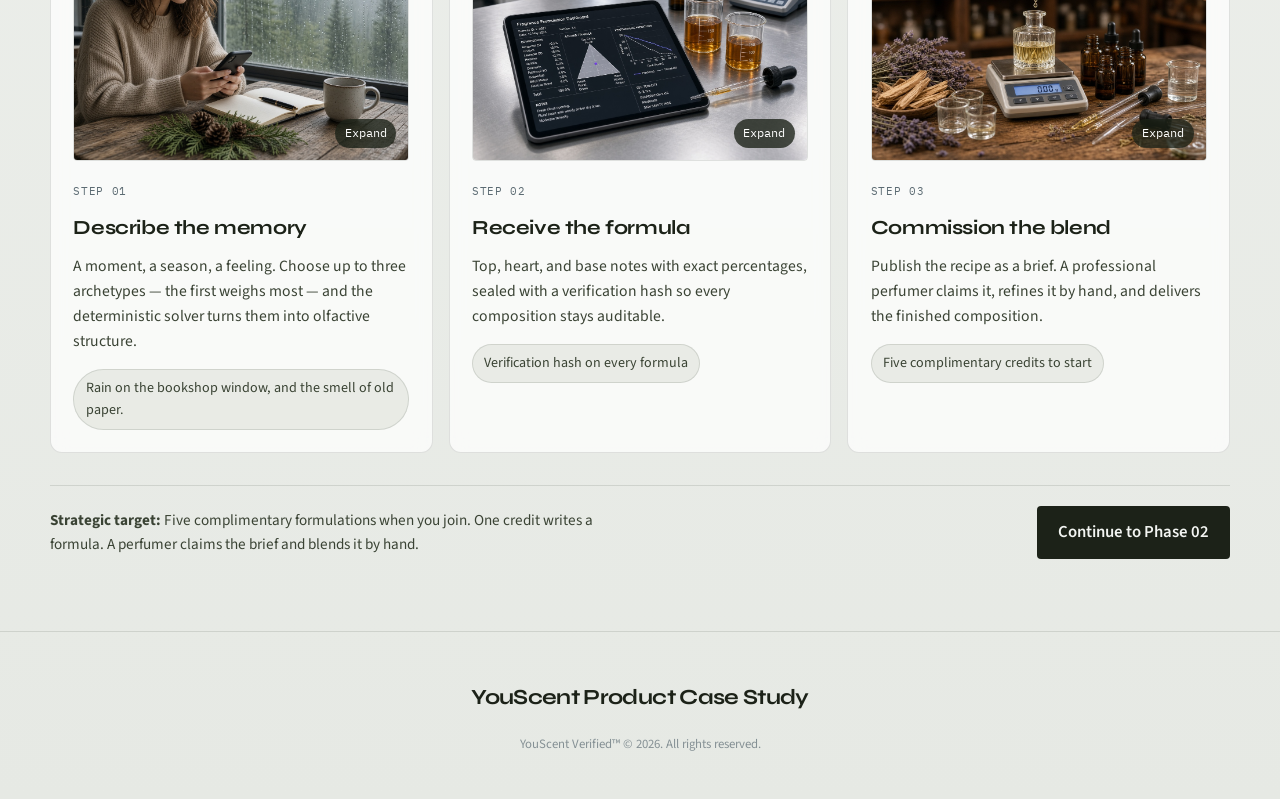
==== commit 4ecb1475: "update" ====
--- a/youscent-saas/index.html
+++ b/youscent-saas/index.html
@@ -6,9 +6,9 @@
   <meta name="viewport" content="width=device-width, initial-scale=1.0">
   <meta http-equiv="Content-Security-Policy"
     content="default-src 'self'; script-src 'self' 'unsafe-inline'; style-src 'self' 'unsafe-inline'; img-src 'self' data:; font-src 'self' data:; connect-src 'self' ws: wss:; base-uri 'self'; form-action 'self'">
-  <title>YouScent SaaS — Generative AI Interaction Design &amp; SaaS Usability Case Study</title>
+  <title>YouScent SaaS — Digital Perfume Atelier Case Study</title>
   <meta name="description"
-    content="An end-to-end UX research and SaaS production case study: engineering generative AI interaction models, cognitive scaffolding, and empirical usability frameworks for a scalable fragrance laboratory marketplace.">
+    content="A product design case study of YouScent, the digital perfume atelier: memory and archetype colors become an exact formula with a verification hash, then a perfumer can claim the brief.">
   <script type="module" crossorigin src="/youscent-saas/assets/index-6ihxSrT4.js"></script>
   <link rel="stylesheet" crossorigin href="/youscent-saas/assets/index-DcRVPmo4.css">
 </head>
